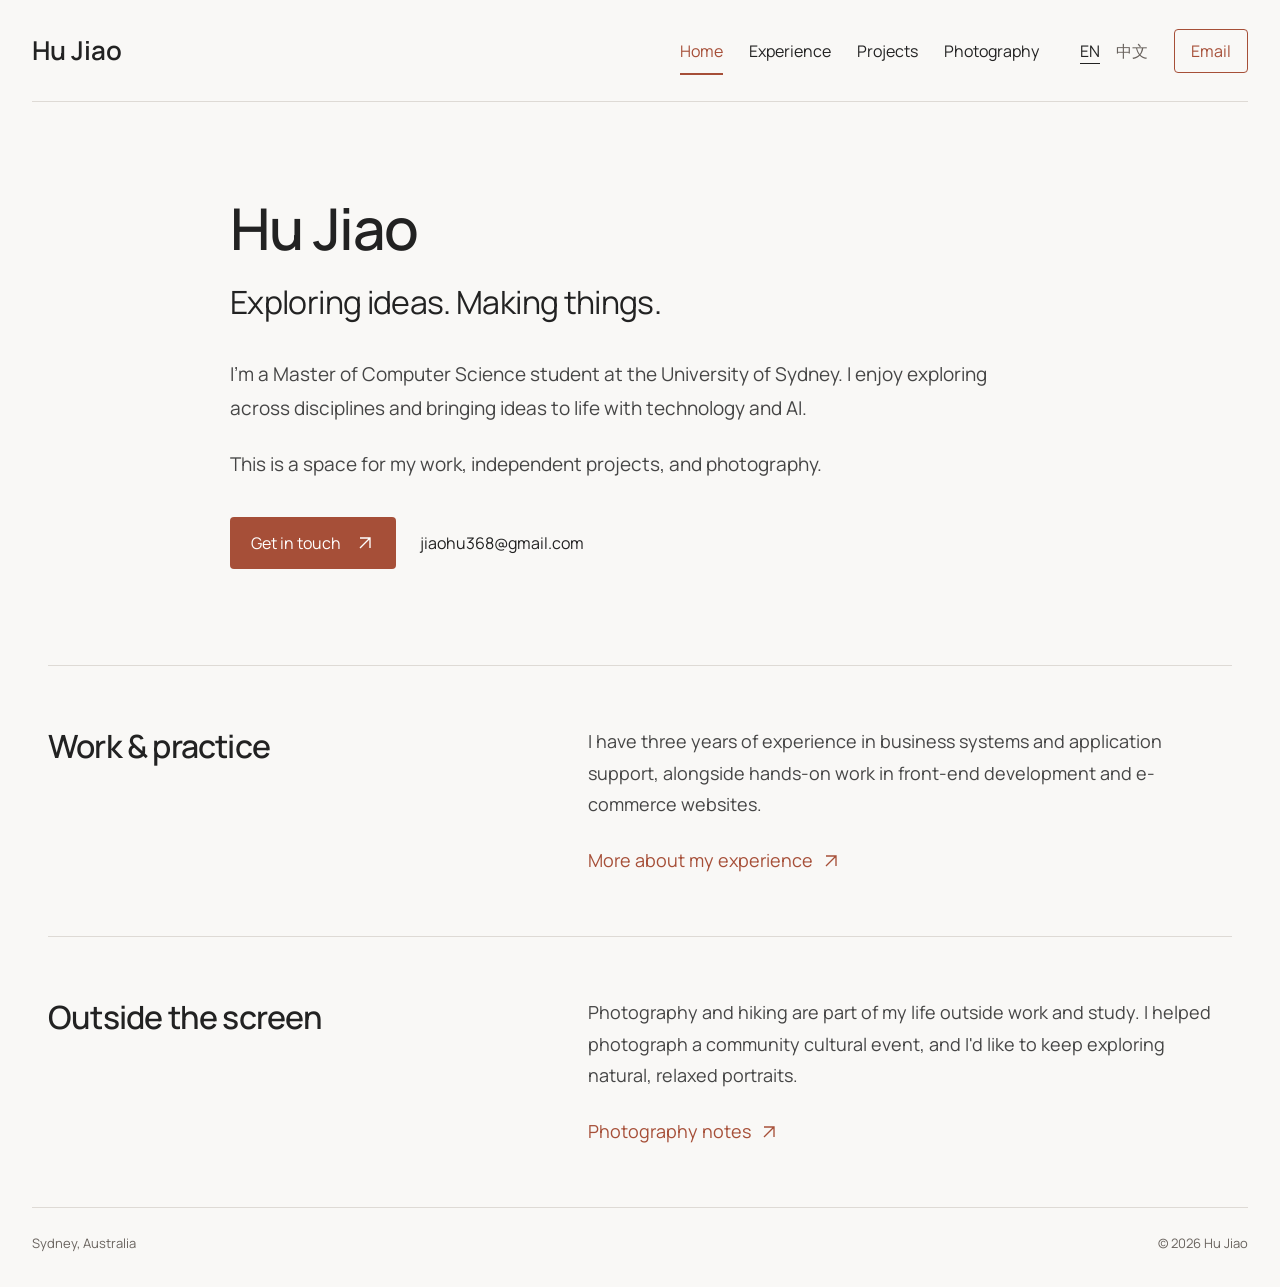
==== index.html @ 265ac74f "Publish three community event photographs with bilingual captions" ====
<!doctype html>
<html lang="en">
  <head>
    <meta charset="UTF-8" />
    <!-- 在正文解析前处理旧链接和语言偏好；不隐藏正文，不等待外部脚本。 -->
    <script>
      (() => {
        const url = new URL(location.href);
        const explicit = url.searchParams.get("lang");
        const current = document.documentElement.lang;
        // 主地址默认英文；明确的中文页面或语言参数保留中文。
        const language = explicit === "en" || explicit === "zh-CN" ? explicit : current;
        if (language === current) return;
        const filename = url.pathname.split("/").pop() || "index.html";
        const base = filename.replace(/\.zh\.html$/, ".html");
        url.pathname = url.pathname.slice(0, url.pathname.lastIndexOf("/") + 1)
          + (language === "zh-CN" ? base.replace(/\.html$/, ".zh.html") : base);
        url.searchParams.set("lang", language);
        location.replace(url.href);
      })();
    </script>

    <meta name="viewport" content="width=device-width, initial-scale=1" />
    <meta name="description" content="Hu Jiao — computer science student working across practical software, business systems, and digital projects." />
    <title>Hu Jiao — Home</title>
    <link rel="stylesheet" href="site.css" />
    <script src="site-content.js" defer></script>
    <script src="script.js" defer></script>
  </head>
  <body data-page="home">
    <!--
      THESIS: A personal website, not a recruitment landing page.
      OWN-WORLD: Near-white, warm charcoal, restrained terracotta; Manrope and native Chinese type.
      STORY: Meet Hu Jiao, then explore experience, projects, and photography on separate pages.
      FIRST VIEWPORT: A balanced reading column, modest name, personal subtitle, bio and contact.
      FORM: User-approved white preview, with subsequently approved copy and independent pages.
    -->
    <a class="skip-link" href="#main" data-i18n="skip">Skip to main content</a>

    <header class="site-header">
      <a class="brand" href="index.html?lang=en" aria-label="Hu Jiao, home" data-i18n-aria="brandLabel">
        <span data-i18n="profileName">Hu Jiao</span>
      </a>

      <nav class="primary-nav" id="primary-nav" aria-label="Primary navigation" data-i18n-aria="navLabel">
        <a href="index.html?lang=en" data-page="home" data-i18n="navProfile">Home</a>
        <a href="experience.html?lang=en" data-page="experience" data-i18n="navExperience">Experience</a>
        <a href="projects.html?lang=en" data-page="projects" data-i18n="navProject">Projects</a>
        <a href="photography.html?lang=en" data-page="photography" data-i18n="navGallery">Photography</a>
      </nav>

      <div class="header-actions">
        <button class="mobile-menu-toggle" type="button" aria-expanded="false" aria-controls="primary-nav" data-i18n-aria="menuLabel" aria-label="Navigation menu">
          <svg viewBox="0 0 24 24" aria-hidden="true"><path d="M4 8h16M4 16h16" /></svg>
        </button>
        <div class="language-switcher" role="group" aria-label="Language" data-i18n-aria="languageLabel">
          <button type="button" data-lang="en" aria-pressed="true">EN</button>
          <button type="button" data-lang="zh-CN" aria-pressed="false">中文</button>
        </div>
        <a class="header-email" href="mailto:jiaohu368@gmail.com" data-i18n="contactShort">Email</a>
      </div>
    </header>

    <main id="main" class="page page-home">
      <section class="home-intro" aria-labelledby="profile-title">
        <h1 id="profile-title" data-i18n="profileName">Hu Jiao</h1>
        <p class="hero-subtitle" data-i18n="heroTitle">Exploring ideas. Making things.</p>
        <div class="intro-copy">
          <p data-i18n="heroBody1">I'm a Master of Computer Science student at the University of Sydney. I enjoy exploring across disciplines and bringing ideas to life with technology and AI.</p>
          <p data-i18n="heroBody2">This is a space for my work, independent projects, and photography.</p>
        </div>
        <div class="contact-row">
          <a class="contact-button" href="mailto:jiaohu368@gmail.com"><span data-i18n="contactLabel">Get in touch</span><svg viewBox="0 0 24 24" aria-hidden="true"><path d="M6 18 18 6M6 6h12v12"/></svg></a>
          <a class="plain-email" href="mailto:jiaohu368@gmail.com">jiaohu368@gmail.com</a>
        </div>
      </section>

      <!-- 首页简短预览；完整内容保留在独立页面。 -->
      <section class="home-story" aria-labelledby="home-work">
        <h2 id="home-work" data-i18n="homeWorkTitle">Work & practice</h2>
        <div class="home-story-copy">
          <p data-i18n="homeWorkBody">I have three years of experience in business systems and application support, alongside hands-on work in front-end development and e-commerce websites.</p>
          <a class="story-link" href="experience.html?lang=en"><span data-i18n="homeWorkLink">More about my experience</span><svg viewBox="0 0 24 24" aria-hidden="true"><path d="M6 18 18 6M6 6h12v12"/></svg></a>
        </div>
      </section>

      <!-- 首页简短预览；完整内容保留在独立页面。 -->
      <section class="home-story" aria-labelledby="home-life">
        <h2 id="home-life" data-i18n="homeLifeTitle">Outside the screen</h2>
        <div class="home-story-copy">
          <p data-i18n="homeLifeBody">Photography and hiking are part of my life outside work and study. I helped photograph a community cultural event, and I'd like to keep exploring natural, relaxed portraits.</p>
          <a class="story-link" href="photography.html?lang=en"><span data-i18n="homeLifeLink">Photography notes</span><svg viewBox="0 0 24 24" aria-hidden="true"><path d="M6 18 18 6M6 6h12v12"/></svg></a>
        </div>
      </section>
    </main>
    <footer class="site-footer">
      <p data-i18n="location">Sydney, Australia</p>
      <p>© <span id="year"></span> <span data-i18n="profileName">Hu Jiao</span></p>
    </footer>
  </body>
</html>
---- site.css ----
/* 公共样式：四个独立页面共享。近白底 + 陶土色；不使用滚动吸附。 */
@font-face { font-family: Manrope; src: url('assets/fonts/Manrope-Variable.ttf') format('truetype'); font-weight: 400 800; font-display: swap; }
:root { --paper: #f9f8f6; --ink: #222222; --muted: #69635e; --accent: #a64f38; --line: #dedad5; --soft: #f5f3f0; --ease: cubic-bezier(.16,1,.3,1); }
* { box-sizing: border-box; }
html { scroll-behavior: smooth; scrollbar-color: #b5aaa2 var(--paper); }
body { margin: 0; background: var(--paper); color: var(--ink); font: 16px/1.75 Manrope,'PingFang SC','Microsoft YaHei',sans-serif; }
body.is-zh { font-family: 'PingFang SC','Microsoft YaHei',Manrope,sans-serif; line-height: 1.9; }
::selection { background: #edd9cf; color: var(--ink); }
a { color: inherit; text-underline-offset: 5px; }
button { font: inherit; color: inherit; cursor: pointer; }
:focus-visible { outline: 2px solid var(--accent); outline-offset: 5px; }
svg { width: 20px; height: 20px; fill: none; stroke: currentColor; stroke-width: 1.6; }
h1,h2,h3,h4,p { margin: 0; }
h1,h2,h3 { font-weight: 550; letter-spacing: -.025em; line-height: 1.25; text-wrap: balance; }
h1 { font-size: clamp(2.6rem,5vw,3.6rem); }
h2 { font-size: 1.65rem; }
h3 { font-size: 1.35rem; }
.is-zh h1,.is-zh h2,.is-zh h3 { letter-spacing: 0; }
.skip-link { position: absolute; top: -100px; left: 20px; padding: 12px; background: var(--ink); color: white; z-index: 20; }
.skip-link:focus { top: 10px; }
/* 导航与语言 */
.site-header { max-width: 1240px; margin: auto; min-height: 102px; padding: 20px 0; display: flex; align-items: center; gap: 32px; border-bottom: 1px solid var(--line); }
.brand { font-size: 26px; font-weight: 600; text-decoration: none; margin-right: auto; white-space: nowrap; }
.primary-nav { display: flex; gap: 26px; }
.primary-nav a { position: relative; display: block; padding: 10px 0; text-decoration: none; }
.primary-nav a::after { content: ''; position: absolute; bottom: 0; left: 0; width: 100%; height: 2px; background: var(--accent); transform: scaleX(0); transform-origin: left; transition: transform 220ms var(--ease); }
.primary-nav a:hover::after,.primary-nav a[aria-current]::after { transform: scaleX(1); }
.primary-nav a[aria-current],.primary-nav a:hover { color: var(--accent); }
.header-actions { display: flex; align-items: center; gap: 22px; }
.language-switcher { display: flex; align-items: center; gap: 3px; }
.language-switcher button { border: 0; background: none; min-height: 44px; min-width: 38px; padding: 4px; color: var(--muted); }
.language-switcher button[aria-pressed=true] { color: var(--ink); text-decoration: underline; text-underline-offset: 6px; }
.header-email { border: 1px solid var(--accent); color: var(--accent); padding: 7px 16px; text-decoration: none; border-radius: 4px; }
.mobile-menu-toggle { display: none; border: 0; background: none; width: 44px; height: 44px; align-items: center; justify-content: center; }
/* 首页：介绍为主，不重复导航，不摆空白作品卡。 */
.page { max-width: 1060px; margin: 0 auto; padding: 76px 0 88px; animation: arrive 420ms var(--ease) both; }
.page-home { max-width: 1240px; padding: 90px 0 0; }
.home-intro { max-width: 820px; margin-inline: auto; padding-bottom: 96px; }
.home-intro .intro-copy { max-width: 820px; color: #454545; }
.home-story { display: grid; grid-template-columns: .85fr 1.15fr; gap: 64px; padding: 60px 0; border-top: 1px solid var(--line); }
.home-story h2 { font-size: clamp(1.5rem, 2.6vw, 2rem); }
.home-story-copy { max-width: 65ch; font-size: 18px; color: #454545; }
.story-link { display: inline-flex; align-items: center; gap: 8px; color: var(--accent); margin-top: 24px; text-decoration: none; }
.story-link:hover { text-decoration: underline; }
@media (max-width: 600px) {
  .home-intro { padding-bottom: 56px; }
  .home-story { grid-template-columns: 1fr; gap: 20px; padding: 36px 0; }
  .home-story-copy { font-size: 17px; }
}
.home-intro h1 { margin-bottom: 16px; }
.hero-subtitle { font-size: clamp(1.4rem,3vw,2rem); line-height: 1.4; letter-spacing: -.02em; }
.intro-copy { margin-top: 32px; font-size: 19px; line-height: 1.8; max-width: 68ch; }
.intro-copy p + p { margin-top: 22px; }
.contact-row { display: flex; align-items: center; flex-wrap: wrap; gap: 24px; margin-top: 36px; }
.contact-button { display: inline-flex; align-items: center; justify-content: center; gap: 14px; padding: 12px 21px; border-radius: 4px; background: var(--accent); color: white; text-decoration: none; transition: background 180ms,transform 220ms var(--ease); }
.contact-button:hover { background: #853d2b; transform: translateY(-2px); }
.plain-email { text-decoration: none; overflow-wrap: anywhere; }
.plain-email:hover { color: var(--accent); text-decoration: underline; }
.site-footer { max-width: 1240px; margin: auto; border-top: 1px solid var(--line); padding: 24px 0 32px; display: flex; justify-content: space-between; gap: 20px; color: var(--muted); font-size: 13px; }
/* 经历：职责、技能、教育分开编排。 */
.section-header { margin-bottom: 42px; }
.resume-section + .resume-section { border-top: 1px solid var(--line); margin-top: 64px; padding-top: 40px; }
.timeline-item { display: grid; grid-template-columns: 165px 1fr; gap: 38px; }
.timeline-item + .timeline-item { margin-top: 44px; padding-top: 36px; border-top: 1px solid var(--line); }
.timeline-meta { display: flex; flex-direction: column; color: var(--muted); font-size: 14px; font-variant-numeric: tabular-nums; }
.organization { color: var(--muted); margin-top: 8px; }
.timeline-main ul,.project-deliverables ul { padding-left: 20px; margin: 20px 0 0; }
li + li { margin-top: 10px; }
li::marker { color: var(--muted); }
.skill-groups { display: grid; grid-template-columns: 1fr 1fr; gap: 28px 56px; }
.skill-group h3 { font-size: 17px; margin-bottom: 8px; }
.skill-group p { color: var(--muted); }
.education-list article { display: grid; grid-template-columns: 165px 1fr; gap: 38px; }
.education-list article + article { margin-top: 28px; }
.education-list time { color: var(--muted); font-size: 14px; }
.education-list p { color: var(--muted); margin-top: 8px; }
/* 项目：纯文字短案例，说明项目边界。 */
.project-case-card { display: grid; grid-template-columns: 1.1fr 1fr; gap: 36px 56px; }
.project-heading h3 { font-size: clamp(1.7rem,3vw,2.4rem); }
.project-subtitle { margin-top: 16px; }
.project-meta { color: var(--muted); font-size: 14px; margin-top: 8px; }
.project-case-summary { padding-top: 4px; }
.tech-list { display: flex; flex-wrap: wrap; gap: 6px 18px; list-style: none; padding: 0; margin-top: 24px; color: var(--muted); font-size: 13px; }
.tech-list li + li { margin-top: 0; }
.project-deliverables { grid-column: 1 / -1; padding: 32px 0; border-top: 1px solid var(--line); }
.project-deliverables h4 { font-size: 18px; font-weight: 550; }
.project-status { grid-column: 1 / -1; color: var(--muted); background: var(--soft); padding: 22px 26px; }
/* 摄影：gallery-data.js 管理专题；缺失照片不生成假图。 */
.gallery-intro { max-width: 65ch; font-size: 18px; margin-bottom: 48px; }
.gallery-album + .gallery-album { margin-top: 56px; padding-top: 32px; border-top: 1px solid var(--line); }
.gallery-album-description { color: var(--muted); margin-top: 10px; margin-bottom: 24px; }
.gallery-grid { display: grid; grid-template-columns: 1fr 1fr; gap: 30px; }
.gallery-empty { color: var(--muted); grid-column: 1 / -1; padding: 24px 0; border-block: 1px solid var(--line); font-size: 14px; }
.gallery-preview { display: block; padding: 0; border: 0; background: none; width: 100%; overflow: hidden; }
.gallery-media { display: block; width: 100%; height: auto; transition: transform 350ms var(--ease); }
.gallery-card:last-child:nth-child(odd) { grid-column: 1 / -1; }
.gallery-preview:hover .gallery-media { transform: scale(1.025); }
.gallery-caption { margin-top: 12px; font-size: 14px; color: var(--muted); }
.lightbox { width: min(1000px,94vw); max-height: 92dvh; padding: 48px 24px 24px; border: 1px solid var(--line); background: var(--paper); color: var(--ink); }
.lightbox::backdrop { background: rgb(30 27 24 / .78); }
body:has(dialog[open]) { overflow: hidden; }
.lightbox-close { position: absolute; right: 8px; top: 4px; width: 44px; height: 44px; border: 0; background: transparent; }
.lightbox-media { display: block; width: 100%; max-height: 65dvh; object-fit: contain; }
.lightbox-copy { margin-top: 16px; }
.lightbox-copy h2 { font-size: 18px; }
.gallery-badge { font-size: 13px; color: var(--muted); }
/* 轻盈感来自一次短过渡，不阻止滚动或点击。 */
@keyframes arrive { from { opacity: .7; transform: translateY(8px); } to { opacity: 1; transform: translateY(0); } }
@view-transition { navigation: auto; }
::view-transition-old(root),::view-transition-new(root) { animation-duration: 180ms; }
@media (max-width: 1320px) {
  .site-header,.site-footer { margin-inline: 32px; }
  .page { margin-inline: auto; width: calc(100% - 96px); }
}
@media (max-width: 900px) {
  .site-header { position: relative; flex-wrap: wrap; gap: 12px; min-height: 84px; }
  .mobile-menu-toggle { display: inline-flex; }
  .primary-nav { display: none; order: 3; width: 100%; padding-top: 12px; grid-template-columns: 1fr 1fr; gap: 8px 24px; }
  .primary-nav.is-open { display: grid; }
  .header-actions { gap: 10px; }
  .page { width: calc(100% - 64px); padding-top: 56px; }
  .page-home { max-width: 680px; }
  .project-case-card { gap: 28px; }
}
@media (max-width: 600px) {
  .site-header,.site-footer { margin-inline: 20px; }
  .brand { font-size: 22px; }
  .header-email { display: none; }
  .header-actions { gap: 3px; }
  .page { width: calc(100% - 40px); padding: 44px 0 56px; }
  .hero-subtitle { font-size: 23px; }
  .intro-copy { font-size: 17px; margin-top: 26px; }
  .contact-row { gap: 18px; align-items: flex-start; flex-direction: column; }
  .section-header { margin-bottom: 30px; }
  .timeline-item,.education-list article,.project-case-card,.skill-groups,.gallery-grid { grid-template-columns: 1fr; gap: 18px; }
  .timeline-meta { flex-direction: row; gap: 16px; flex-wrap: wrap; }
  .resume-section + .resume-section { margin-top: 44px; padding-top: 30px; }
  .project-deliverables { padding: 24px 0; }
  .gallery-intro { font-size: 17px; }
  .site-footer { font-size: 12px; }
}
@media (prefers-reduced-motion: reduce) {
  html { scroll-behavior: auto; }
  *,*::before,*::after { animation: none !important; transition: none !important; }
  ::view-transition-old(root),::view-transition-new(root) { animation: none; }
}
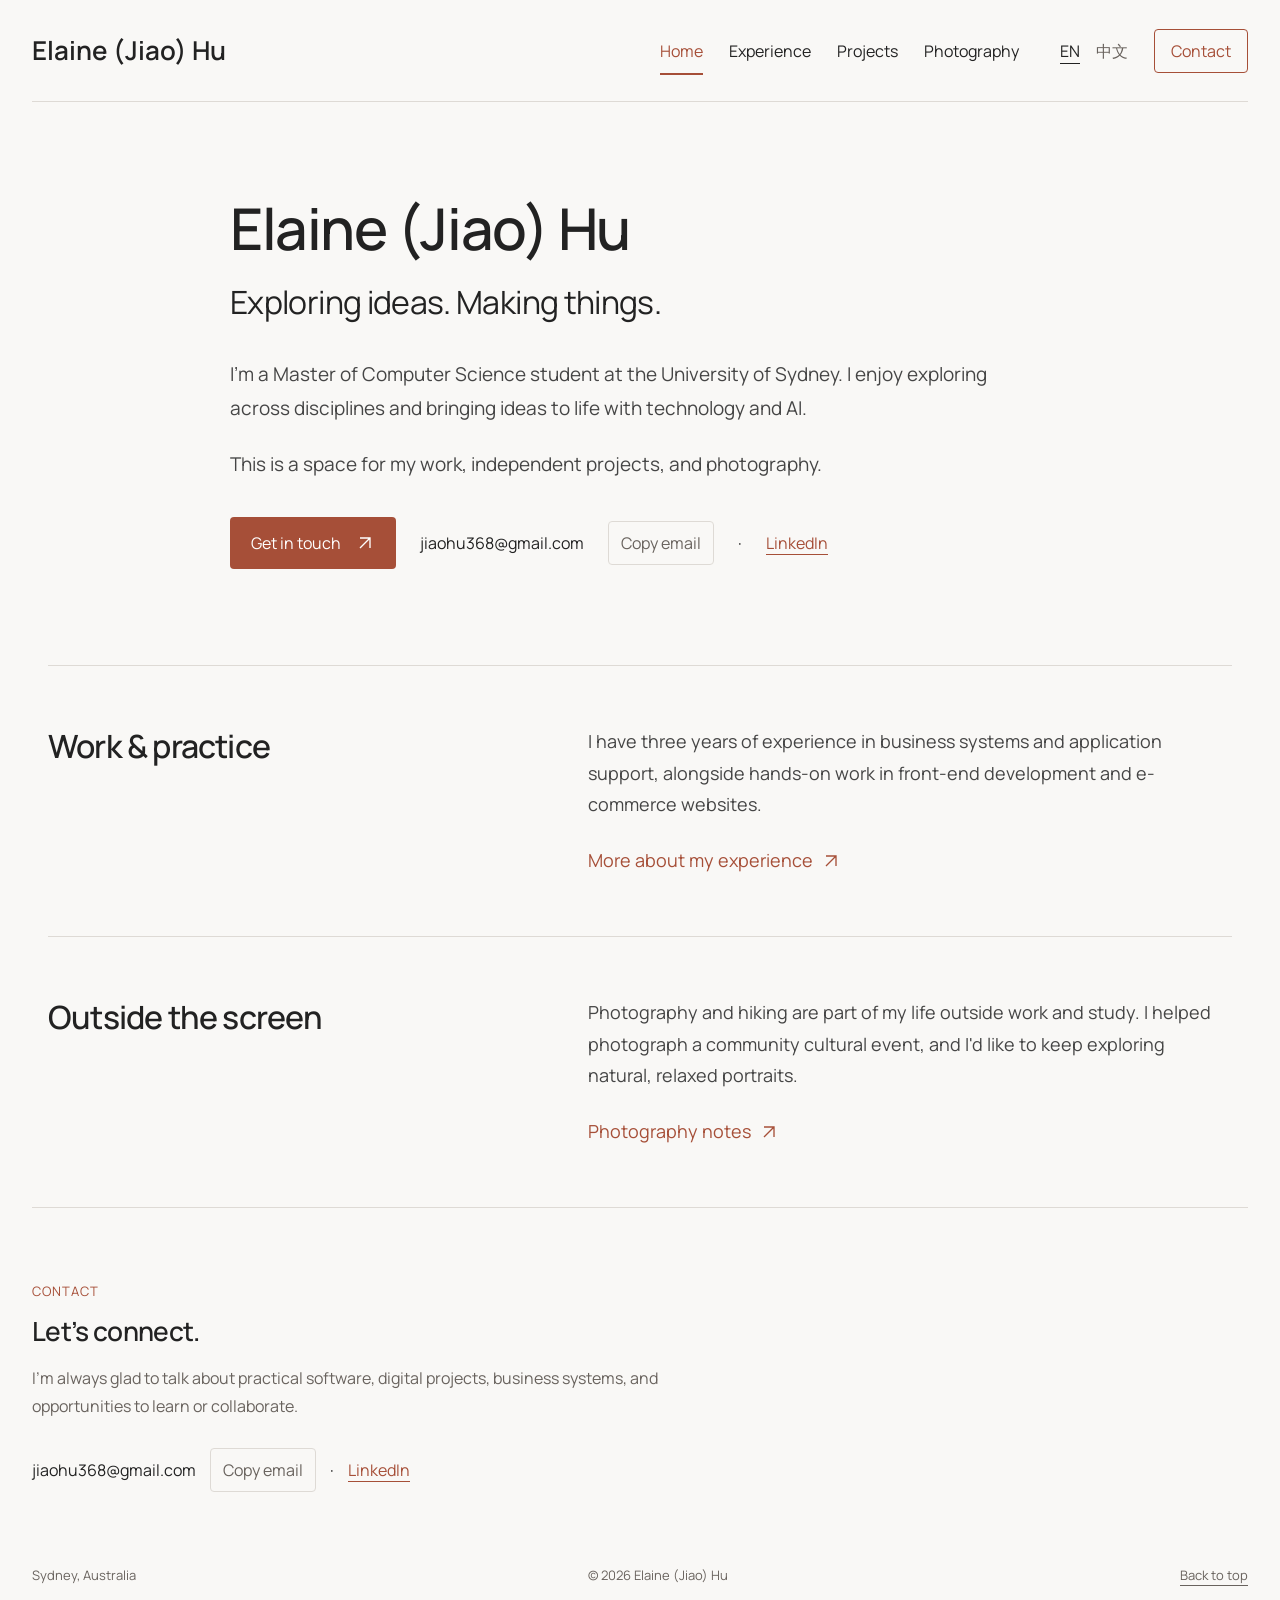
==== commit 0d72c8f3: "Add contact footer and copy email interactions" ====
--- a/index.html
+++ b/index.html
@@ -21,8 +21,8 @@
     </script>
 
     <meta name="viewport" content="width=device-width, initial-scale=1" />
-    <meta name="description" content="Hu Jiao — computer science student working across practical software, business systems, and digital projects." />
-    <title>Hu Jiao — Home</title>
+    <meta name="description" content="Elaine (Jiao) Hu — computer science student working across practical software, business systems, and digital projects." />
+    <title>Elaine (Jiao) Hu — Home</title>
     <link rel="stylesheet" href="site.css" />
     <script src="site-content.js" defer></script>
     <script src="script.js" defer></script>
@@ -38,8 +38,8 @@
     <a class="skip-link" href="#main" data-i18n="skip">Skip to main content</a>
 
     <header class="site-header">
-      <a class="brand" href="index.html?lang=en" aria-label="Hu Jiao, home" data-i18n-aria="brandLabel">
-        <span data-i18n="profileName">Hu Jiao</span>
+      <a class="brand" href="index.html?lang=en" aria-label="Elaine (Jiao) Hu, home" data-i18n-aria="brandLabel">
+        <span data-i18n="profileName">Elaine (Jiao) Hu</span>
       </a>
 
       <nav class="primary-nav" id="primary-nav" aria-label="Primary navigation" data-i18n-aria="navLabel">
@@ -57,21 +57,24 @@
           <button type="button" data-lang="en" aria-pressed="true">EN</button>
           <button type="button" data-lang="zh-CN" aria-pressed="false">中文</button>
         </div>
-        <a class="header-email" href="mailto:jiaohu368@gmail.com" data-i18n="contactShort">Email</a>
+        <a class="header-email" href="#contact" data-i18n="contactShort">Contact</a>
       </div>
     </header>
 
     <main id="main" class="page page-home">
       <section class="home-intro" aria-labelledby="profile-title">
-        <h1 id="profile-title" data-i18n="profileName">Hu Jiao</h1>
+        <h1 id="profile-title" data-i18n="profileName">Elaine (Jiao) Hu</h1>
         <p class="hero-subtitle" data-i18n="heroTitle">Exploring ideas. Making things.</p>
         <div class="intro-copy">
           <p data-i18n="heroBody1">I'm a Master of Computer Science student at the University of Sydney. I enjoy exploring across disciplines and bringing ideas to life with technology and AI.</p>
           <p data-i18n="heroBody2">This is a space for my work, independent projects, and photography.</p>
         </div>
         <div class="contact-row">
-          <a class="contact-button" href="mailto:jiaohu368@gmail.com"><span data-i18n="contactLabel">Get in touch</span><svg viewBox="0 0 24 24" aria-hidden="true"><path d="M6 18 18 6M6 6h12v12"/></svg></a>
+          <a class="contact-button" href="#contact"><span data-i18n="contactLabel">Get in touch</span><svg viewBox="0 0 24 24" aria-hidden="true"><path d="M6 18 18 6M6 6h12v12"/></svg></a>
           <a class="plain-email" href="mailto:jiaohu368@gmail.com">jiaohu368@gmail.com</a>
+          <button class="copy-email" type="button"><span data-i18n="copyEmail">Copy email</span></button>
+          <span aria-hidden="true">·</span>
+          <a class="linkedin-link" href="https://www.linkedin.com/in/elaine-jiao-hu/" target="_blank" rel="noopener noreferrer" data-i18n="linkedinLabel">LinkedIn</a>
         </div>
       </section>
 
@@ -93,9 +96,23 @@
         </div>
       </section>
     </main>
-    <footer class="site-footer">
-      <p data-i18n="location">Sydney, Australia</p>
-      <p>© <span id="year"></span> <span data-i18n="profileName">Hu Jiao</span></p>
+    <footer id="contact" class="contact-footer" aria-labelledby="contact-title">
+      <div class="contact-footer-main">
+        <p class="contact-eyebrow" data-i18n="contactEyebrow">Contact</p>
+        <h2 id="contact-title" data-i18n="contactTitle">Let’s connect.</h2>
+        <p class="contact-footer-body" data-i18n="contactBody">I’m always glad to talk about practical software, digital projects, business systems, and opportunities to learn or collaborate.</p>
+        <div class="contact-footer-links">
+          <a class="plain-email" href="mailto:jiaohu368@gmail.com">jiaohu368@gmail.com</a>
+          <button class="copy-email" type="button"><span data-i18n="copyEmail">Copy email</span></button>
+          <span aria-hidden="true">·</span>
+          <a class="linkedin-link" href="https://www.linkedin.com/in/elaine-jiao-hu/" target="_blank" rel="noopener noreferrer" data-i18n="linkedinLabel">LinkedIn</a>
+        </div>
+      </div>
+      <div class="contact-footer-meta">
+        <p data-i18n="location">Sydney, Australia</p>
+        <p>© <span id="year"></span> <span data-i18n="profileName">Elaine (Jiao) Hu</span></p>
+        <a href="#main" data-i18n="backToTop">Back to top</a>
+      </div>
     </footer>
   </body>
 </html>
--- a/site.css
+++ b/site.css
@@ -56,7 +56,17 @@
 .contact-button:hover { background: #853d2b; transform: translateY(-2px); }
 .plain-email { text-decoration: none; overflow-wrap: anywhere; }
 .plain-email:hover { color: var(--accent); text-decoration: underline; }
-.site-footer { max-width: 1240px; margin: auto; border-top: 1px solid var(--line); padding: 24px 0 32px; display: flex; justify-content: space-between; gap: 20px; color: var(--muted); font-size: 13px; }
+.contact-footer { max-width: 1240px; margin: 0 auto; border-top: 1px solid var(--line); padding: 72px 0 32px; }
+.contact-footer-main { max-width: 680px; }
+.contact-eyebrow { color: var(--accent); font-size: 13px; letter-spacing: .08em; text-transform: uppercase; }
+.contact-footer h2 { margin-top: 12px; }
+.contact-footer-body { max-width: 65ch; color: var(--muted); margin-top: 16px; }
+.contact-footer-links { display: flex; align-items: center; flex-wrap: wrap; gap: 14px; margin-top: 28px; }
+.copy-email { border: 1px solid var(--line); background: transparent; padding: 7px 12px; color: var(--muted); border-radius: 4px; }
+.copy-email:hover { color: var(--accent); border-color: var(--accent); }
+.linkedin-link { color: var(--accent); }
+.contact-footer-meta { display: flex; align-items: center; justify-content: space-between; gap: 20px; margin-top: 72px; color: var(--muted); font-size: 13px; }
+.contact-footer-meta a { color: inherit; }
 /* 经历：职责、技能、教育分开编排。 */
 .section-header { margin-bottom: 42px; }
 .resume-section + .resume-section { border-top: 1px solid var(--line); margin-top: 64px; padding-top: 40px; }
@@ -77,6 +87,11 @@
 /* 项目：纯文字短案例，说明项目边界。 */
 .project-case-card { display: grid; grid-template-columns: 1.1fr 1fr; gap: 36px 56px; }
 .project-heading h3 { font-size: clamp(1.7rem,3vw,2.4rem); }
+.project-link-entry { display: flex; align-items: center; justify-content: space-between; flex-wrap: wrap; gap: 16px 32px; padding-bottom: 40px; margin-bottom: 40px; border-bottom: 1px solid var(--line); }
+.project-link-entry h3 { font-size: clamp(1.7rem,3vw,2.4rem); }
+.project-external-link { display: inline-flex; align-items: center; gap: 10px; min-height: 44px; color: var(--accent); text-underline-offset: 5px; }
+.project-external-link:hover { text-decoration: underline; }
+.project-external-link svg { flex-shrink: 0; }
 .project-subtitle { margin-top: 16px; }
 .project-meta { color: var(--muted); font-size: 14px; margin-top: 8px; }
 .project-case-summary { padding-top: 4px; }
@@ -88,7 +103,7 @@
 /* 摄影：gallery-data.js 管理专题；缺失照片不生成假图。 */
 .gallery-intro { max-width: 65ch; font-size: 18px; margin-bottom: 48px; }
 .gallery-album + .gallery-album { margin-top: 56px; padding-top: 32px; border-top: 1px solid var(--line); }
-.gallery-album-description { color: var(--muted); margin-top: 10px; margin-bottom: 24px; }
+.gallery-album-description { color: var(--muted); font-size: 14px; white-space: pre-line; margin-top: 10px; margin-bottom: 24px; }
 .gallery-grid { display: grid; grid-template-columns: 1fr 1fr; gap: 30px; }
 .gallery-empty { color: var(--muted); grid-column: 1 / -1; padding: 24px 0; border-block: 1px solid var(--line); font-size: 14px; }
 .gallery-preview { display: block; padding: 0; border: 0; background: none; width: 100%; overflow: hidden; }
@@ -109,7 +124,7 @@
 @view-transition { navigation: auto; }
 ::view-transition-old(root),::view-transition-new(root) { animation-duration: 180ms; }
 @media (max-width: 1320px) {
-  .site-header,.site-footer { margin-inline: 32px; }
+  .site-header,.contact-footer { margin-inline: 32px; }
   .page { margin-inline: auto; width: calc(100% - 96px); }
 }
 @media (max-width: 900px) {
@@ -123,7 +138,7 @@
   .project-case-card { gap: 28px; }
 }
 @media (max-width: 600px) {
-  .site-header,.site-footer { margin-inline: 20px; }
+  .site-header,.contact-footer { margin-inline: 20px; }
   .brand { font-size: 22px; }
   .header-email { display: none; }
   .header-actions { gap: 3px; }
@@ -137,7 +152,8 @@
   .resume-section + .resume-section { margin-top: 44px; padding-top: 30px; }
   .project-deliverables { padding: 24px 0; }
   .gallery-intro { font-size: 17px; }
-  .site-footer { font-size: 12px; }
+  .contact-footer { padding-top: 56px; }
+  .contact-footer-meta { align-items: flex-start; flex-direction: column; gap: 10px; margin-top: 52px; font-size: 12px; }
 }
 @media (prefers-reduced-motion: reduce) {
   html { scroll-behavior: auto; }
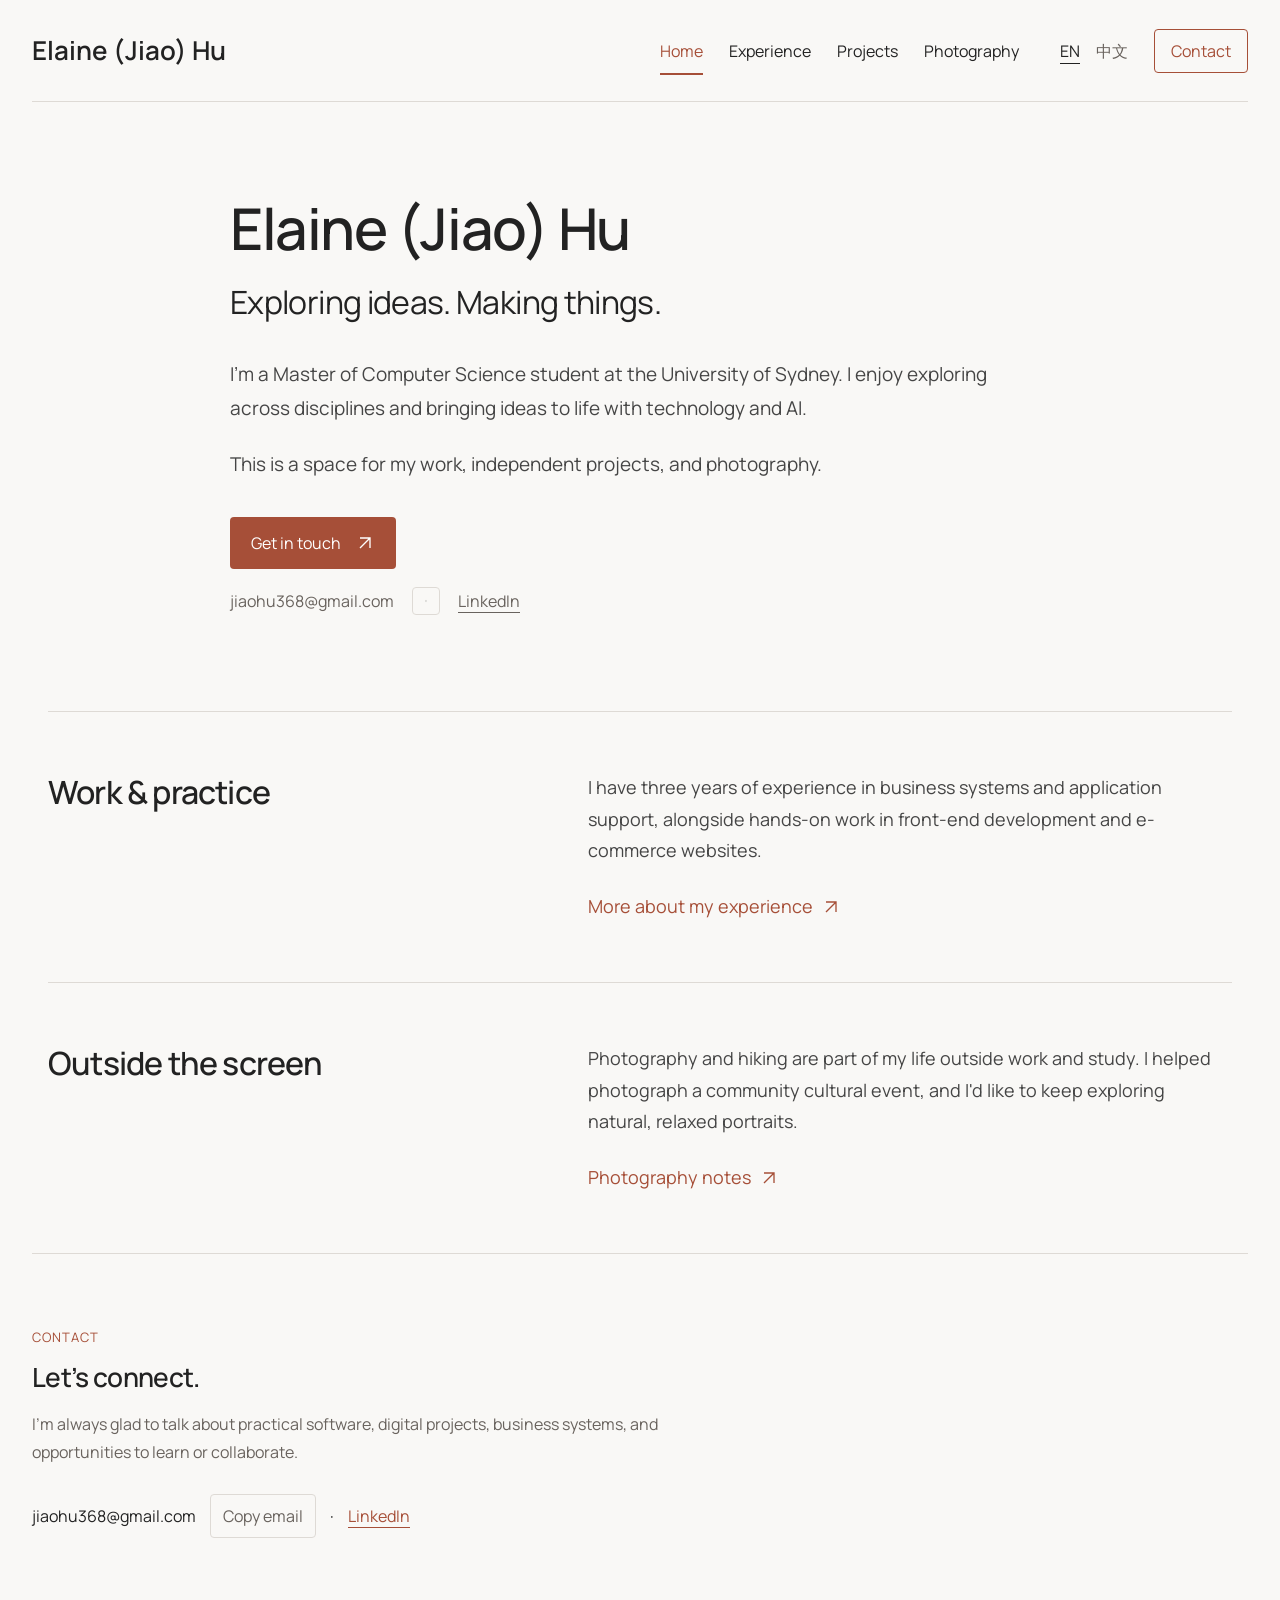
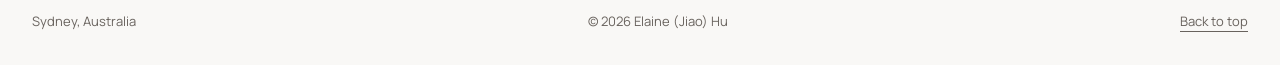
==== commit fbd03291: "Reorder homepage contact actions" ====
--- a/index.html
+++ b/index.html
@@ -71,10 +71,14 @@
         </div>
         <div class="contact-row">
           <a class="contact-button" href="#contact"><span data-i18n="contactLabel">Get in touch</span><svg viewBox="0 0 24 24" aria-hidden="true"><path d="M6 18 18 6M6 6h12v12"/></svg></a>
-          <a class="plain-email" href="mailto:jiaohu368@gmail.com">jiaohu368@gmail.com</a>
-          <button class="copy-email" type="button"><span data-i18n="copyEmail">Copy email</span></button>
-          <span aria-hidden="true">·</span>
-          <a class="linkedin-link" href="https://www.linkedin.com/in/elaine-jiao-hu/" target="_blank" rel="noopener noreferrer" data-i18n="linkedinLabel">LinkedIn</a>
+          <div class="contact-details">
+            <a class="plain-email" href="mailto:jiaohu368@gmail.com">jiaohu368@gmail.com</a>
+            <button class="copy-email hero-copy-email" type="button" aria-label="Copy email" data-copy-compact="true">
+              <svg class="copy-symbol" viewBox="0 0 24 24" aria-hidden="true"><rect x="8" y="8" width="11" height="12" rx="1"/><path d="M16 8V5H5v12h3"/></svg>
+              <span class="copy-check" aria-hidden="true">✓</span>
+            </button>
+            <a class="linkedin-link" href="https://www.linkedin.com/in/elaine-hu-07b7482a6/" target="_blank" rel="noopener noreferrer" data-i18n="linkedinLabel">LinkedIn</a>
+          </div>
         </div>
       </section>
 
@@ -105,7 +109,7 @@
           <a class="plain-email" href="mailto:jiaohu368@gmail.com">jiaohu368@gmail.com</a>
           <button class="copy-email" type="button"><span data-i18n="copyEmail">Copy email</span></button>
           <span aria-hidden="true">·</span>
-          <a class="linkedin-link" href="https://www.linkedin.com/in/elaine-jiao-hu/" target="_blank" rel="noopener noreferrer" data-i18n="linkedinLabel">LinkedIn</a>
+          <a class="linkedin-link" href="https://www.linkedin.com/in/elaine-hu-07b7482a6/" target="_blank" rel="noopener noreferrer" data-i18n="linkedinLabel">LinkedIn</a>
         </div>
       </div>
       <div class="contact-footer-meta">
--- a/site.css
+++ b/site.css
@@ -51,7 +51,15 @@
 .hero-subtitle { font-size: clamp(1.4rem,3vw,2rem); line-height: 1.4; letter-spacing: -.02em; }
 .intro-copy { margin-top: 32px; font-size: 19px; line-height: 1.8; max-width: 68ch; }
 .intro-copy p + p { margin-top: 22px; }
-.contact-row { display: flex; align-items: center; flex-wrap: wrap; gap: 24px; margin-top: 36px; }
+.contact-row { display: flex; flex-direction: column; align-items: flex-start; gap: 18px; margin-top: 36px; }
+.contact-details { display: flex; align-items: center; flex-wrap: wrap; gap: 18px; color: var(--muted); font-size: 16px; }
+.contact-details .plain-email,.contact-details .linkedin-link { color: inherit; }
+.hero-copy-email { display: inline-flex; align-items: center; justify-content: center; width: 28px; height: 28px; padding: 2px; border: 0; background: transparent; color: inherit; }
+.hero-copy-email:hover { color: var(--accent); }
+.copy-symbol { width: 18px; height: 18px; }
+.copy-check { display: none; font-size: 18px; line-height: 1; }
+.hero-copy-email.is-copied .copy-symbol { display: none; }
+.hero-copy-email.is-copied .copy-check { display: inline; color: var(--accent); }
 .contact-button { display: inline-flex; align-items: center; justify-content: center; gap: 14px; padding: 12px 21px; border-radius: 4px; background: var(--accent); color: white; text-decoration: none; transition: background 180ms,transform 220ms var(--ease); }
 .contact-button:hover { background: #853d2b; transform: translateY(-2px); }
 .plain-email { text-decoration: none; overflow-wrap: anywhere; }
@@ -84,20 +92,20 @@
 .education-list article + article { margin-top: 28px; }
 .education-list time { color: var(--muted); font-size: 14px; }
 .education-list p { color: var(--muted); margin-top: 8px; }
-/* 项目：纯文字短案例，说明项目边界。 */
-.project-case-card { display: grid; grid-template-columns: 1.1fr 1fr; gap: 36px 56px; }
-.project-heading h3 { font-size: clamp(1.7rem,3vw,2.4rem); }
-.project-link-entry { display: flex; align-items: center; justify-content: space-between; flex-wrap: wrap; gap: 16px 32px; padding-bottom: 40px; margin-bottom: 40px; border-bottom: 1px solid var(--line); }
-.project-link-entry h3 { font-size: clamp(1.7rem,3vw,2.4rem); }
+/* 项目：统一卡片组件，项目之间保持清晰的阅读间距。 */
+.portfolio-list { display: grid; gap: 40px; }
+.project-card { padding: 32px; border: 1px solid var(--line); background: var(--soft); }
+.project-card-header { display: flex; align-items: flex-start; justify-content: space-between; gap: 24px; }
+.project-card-header h3 { font-size: clamp(1.7rem,3vw,2.4rem); }
 .project-external-link { display: inline-flex; align-items: center; gap: 10px; min-height: 44px; color: var(--accent); text-underline-offset: 5px; }
 .project-external-link:hover { text-decoration: underline; }
 .project-external-link svg { flex-shrink: 0; }
-.project-subtitle { margin-top: 16px; }
 .project-meta { color: var(--muted); font-size: 14px; margin-top: 8px; }
-.project-case-summary { padding-top: 4px; }
-.tech-list { display: flex; flex-wrap: wrap; gap: 6px 18px; list-style: none; padding: 0; margin-top: 24px; color: var(--muted); font-size: 13px; }
+.project-card-summary { margin-top: 24px; max-width: 72ch; }
+.tech-list { display: flex; flex-wrap: wrap; gap: 8px; list-style: none; padding: 0; margin-top: 24px; color: var(--muted); font-size: 13px; }
+.tech-list li { border: 1px solid var(--line); background: var(--paper); border-radius: 999px; padding: 4px 11px; }
 .tech-list li + li { margin-top: 0; }
-.project-deliverables { grid-column: 1 / -1; padding: 32px 0; border-top: 1px solid var(--line); }
+.project-deliverables { padding-top: 28px; margin-top: 28px; border-top: 1px solid var(--line); }
 .project-deliverables h4 { font-size: 18px; font-weight: 550; }
 .project-status { grid-column: 1 / -1; color: var(--muted); background: var(--soft); padding: 22px 26px; }
 /* 摄影：gallery-data.js 管理专题；缺失照片不生成假图。 */
@@ -135,7 +143,7 @@
   .header-actions { gap: 10px; }
   .page { width: calc(100% - 64px); padding-top: 56px; }
   .page-home { max-width: 680px; }
-  .project-case-card { gap: 28px; }
+  .project-card { padding: 26px; }
 }
 @media (max-width: 600px) {
   .site-header,.contact-footer { margin-inline: 20px; }
@@ -147,10 +155,12 @@
   .intro-copy { font-size: 17px; margin-top: 26px; }
   .contact-row { gap: 18px; align-items: flex-start; flex-direction: column; }
   .section-header { margin-bottom: 30px; }
-  .timeline-item,.education-list article,.project-case-card,.skill-groups,.gallery-grid { grid-template-columns: 1fr; gap: 18px; }
+  .timeline-item,.education-list article,.skill-groups,.gallery-grid { grid-template-columns: 1fr; gap: 18px; }
   .timeline-meta { flex-direction: row; gap: 16px; flex-wrap: wrap; }
   .resume-section + .resume-section { margin-top: 44px; padding-top: 30px; }
-  .project-deliverables { padding: 24px 0; }
+  .project-card { padding: 22px; }
+  .project-card-header { flex-direction: column; gap: 10px; }
+  .project-deliverables { padding-top: 24px; margin-top: 24px; }
   .gallery-intro { font-size: 17px; }
   .contact-footer { padding-top: 56px; }
   .contact-footer-meta { align-items: flex-start; flex-direction: column; gap: 10px; margin-top: 52px; font-size: 12px; }
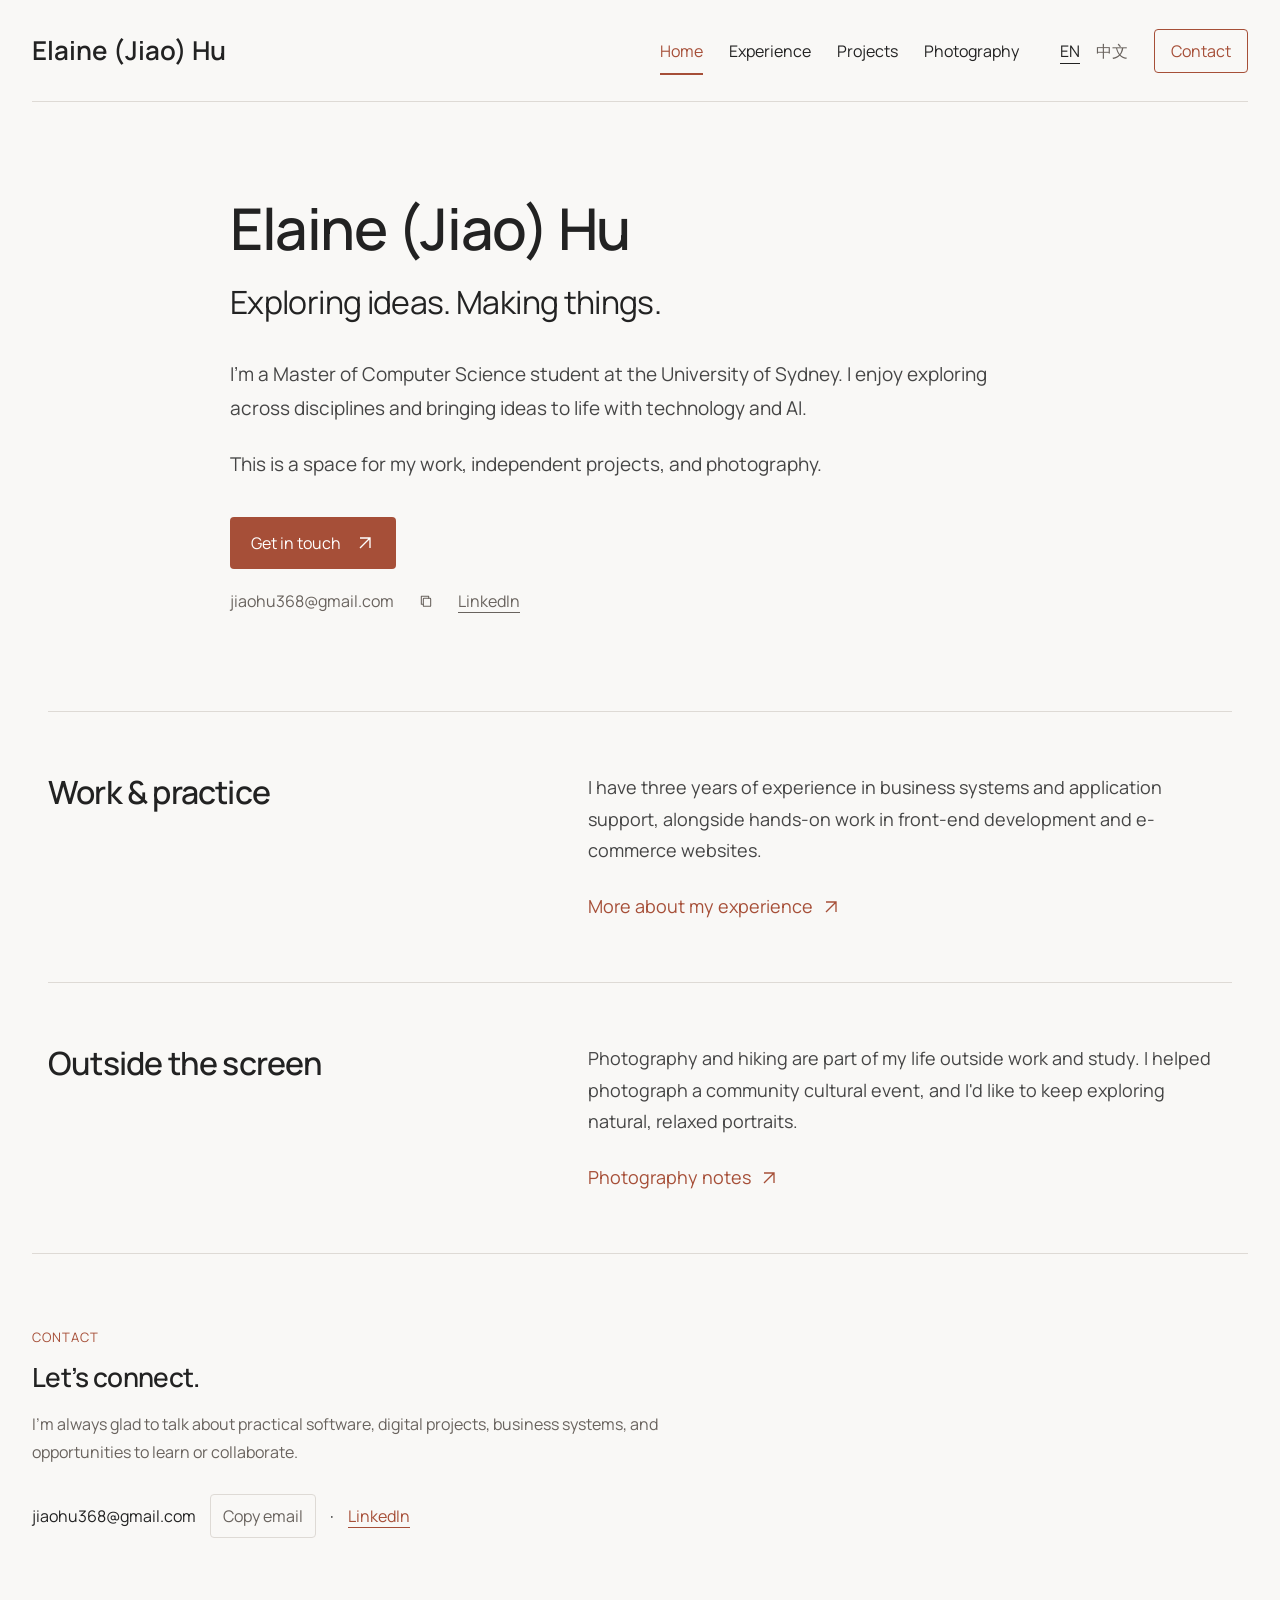
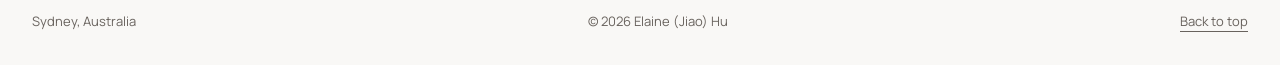
==== commit 74b92d77: "Fix homepage copy icon rendering" ====
--- a/index.html
+++ b/index.html
@@ -73,8 +73,8 @@
           <a class="contact-button" href="#contact"><span data-i18n="contactLabel">Get in touch</span><svg viewBox="0 0 24 24" aria-hidden="true"><path d="M6 18 18 6M6 6h12v12"/></svg></a>
           <div class="contact-details">
             <a class="plain-email" href="mailto:jiaohu368@gmail.com">jiaohu368@gmail.com</a>
-            <button class="copy-email hero-copy-email" type="button" aria-label="Copy email" data-copy-compact="true">
-              <svg class="copy-symbol" viewBox="0 0 24 24" aria-hidden="true"><rect x="8" y="8" width="11" height="12" rx="1"/><path d="M16 8V5H5v12h3"/></svg>
+            <button class="copy-email hero-copy-email" type="button" aria-label="Copy email" title="Copy email" data-copy-compact="true">
+              <svg class="copy-symbol" width="16" height="16" viewBox="0 0 24 24" fill="none" stroke="currentColor" aria-hidden="true"><rect x="8" y="8" width="11" height="12" rx="1"/><path d="M16 8V5H5v12h3"/></svg>
               <span class="copy-check" aria-hidden="true">✓</span>
             </button>
             <a class="linkedin-link" href="https://www.linkedin.com/in/elaine-hu-07b7482a6/" target="_blank" rel="noopener noreferrer" data-i18n="linkedinLabel">LinkedIn</a>
--- a/site.css
+++ b/site.css
@@ -54,9 +54,9 @@
 .contact-row { display: flex; flex-direction: column; align-items: flex-start; gap: 18px; margin-top: 36px; }
 .contact-details { display: flex; align-items: center; flex-wrap: wrap; gap: 18px; color: var(--muted); font-size: 16px; }
 .contact-details .plain-email,.contact-details .linkedin-link { color: inherit; }
-.hero-copy-email { display: inline-flex; align-items: center; justify-content: center; width: 28px; height: 28px; padding: 2px; border: 0; background: transparent; color: inherit; }
-.hero-copy-email:hover { color: var(--accent); }
-.copy-symbol { width: 18px; height: 18px; }
+.hero-copy-email { display: inline-flex; align-items: center; justify-content: center; width: 28px; height: 28px; padding: 6px; border: 0; background: transparent; color: inherit; }
+.hero-copy-email:hover { color: inherit; background: var(--soft); }
+.copy-symbol { display: block; width: 16px; height: 16px; fill: none; stroke: currentColor; stroke-width: 1.6; stroke-linecap: round; stroke-linejoin: round; }
 .copy-check { display: none; font-size: 18px; line-height: 1; }
 .hero-copy-email.is-copied .copy-symbol { display: none; }
 .hero-copy-email.is-copied .copy-check { display: inline; color: var(--accent); }
@@ -72,6 +72,8 @@
 .contact-footer-links { display: flex; align-items: center; flex-wrap: wrap; gap: 14px; margin-top: 28px; }
 .copy-email { border: 1px solid var(--line); background: transparent; padding: 7px 12px; color: var(--muted); border-radius: 4px; }
 .copy-email:hover { color: var(--accent); border-color: var(--accent); }
+.copy-email.hero-copy-email { width: 28px; height: 28px; padding: 6px; border: 0; border-radius: 4px; color: inherit; background: transparent; }
+.copy-email.hero-copy-email:hover { color: inherit; border: 0; background: var(--soft); }
 .linkedin-link { color: var(--accent); }
 .contact-footer-meta { display: flex; align-items: center; justify-content: space-between; gap: 20px; margin-top: 72px; color: var(--muted); font-size: 13px; }
 .contact-footer-meta a { color: inherit; }
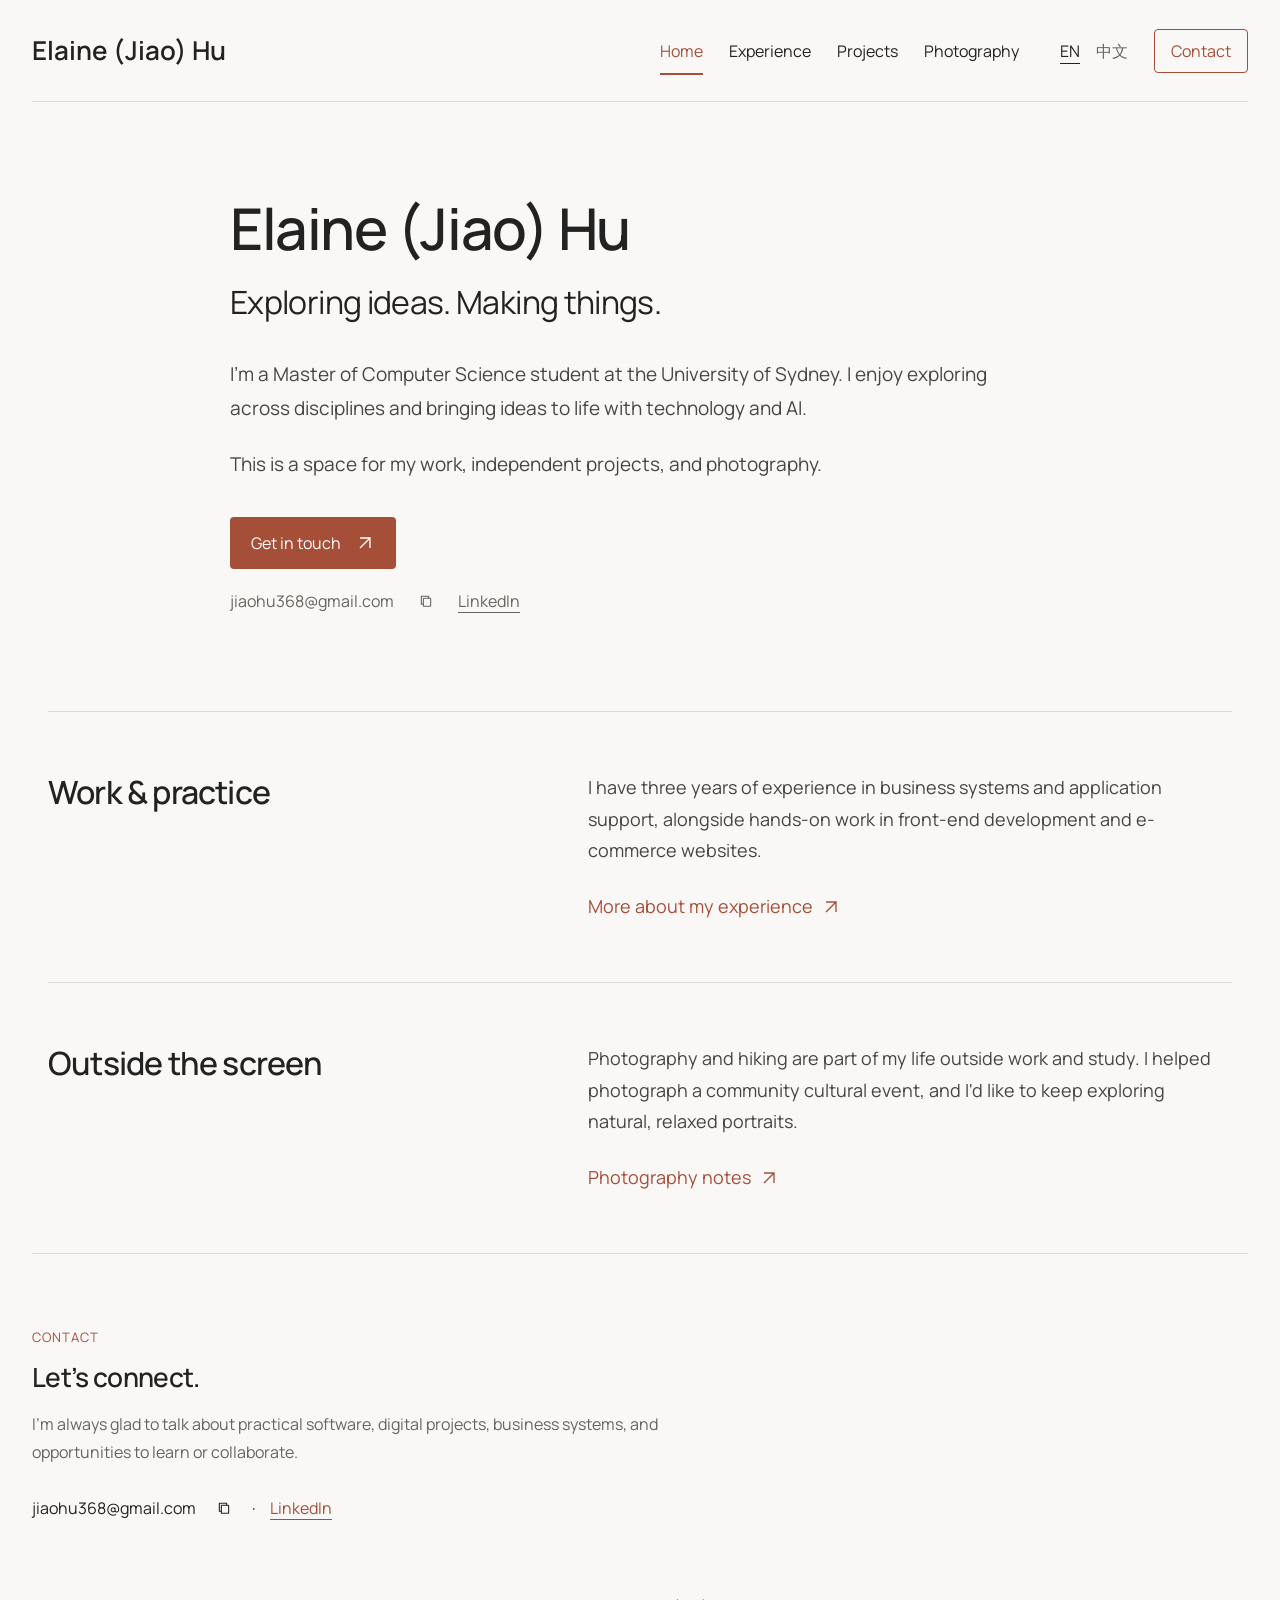
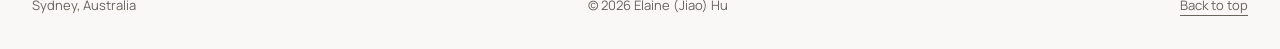
==== commit 746d02c3: "Use compact copy icons in contact footer" ====
--- a/index.html
+++ b/index.html
@@ -107,7 +107,7 @@
         <p class="contact-footer-body" data-i18n="contactBody">I’m always glad to talk about practical software, digital projects, business systems, and opportunities to learn or collaborate.</p>
         <div class="contact-footer-links">
           <a class="plain-email" href="mailto:jiaohu368@gmail.com">jiaohu368@gmail.com</a>
-          <button class="copy-email" type="button"><span data-i18n="copyEmail">Copy email</span></button>
+          <button class="copy-email hero-copy-email" type="button" aria-label="Copy email" title="Copy email" data-copy-compact="true"><svg class="copy-symbol" width="16" height="16" viewBox="0 0 24 24" fill="none" stroke="currentColor" aria-hidden="true"><rect x="8" y="8" width="11" height="12" rx="1"/><path d="M16 8V5H5v12h3"/></svg><span class="copy-check" aria-hidden="true">✓</span></button>
           <span aria-hidden="true">·</span>
           <a class="linkedin-link" href="https://www.linkedin.com/in/elaine-hu-07b7482a6/" target="_blank" rel="noopener noreferrer" data-i18n="linkedinLabel">LinkedIn</a>
         </div>
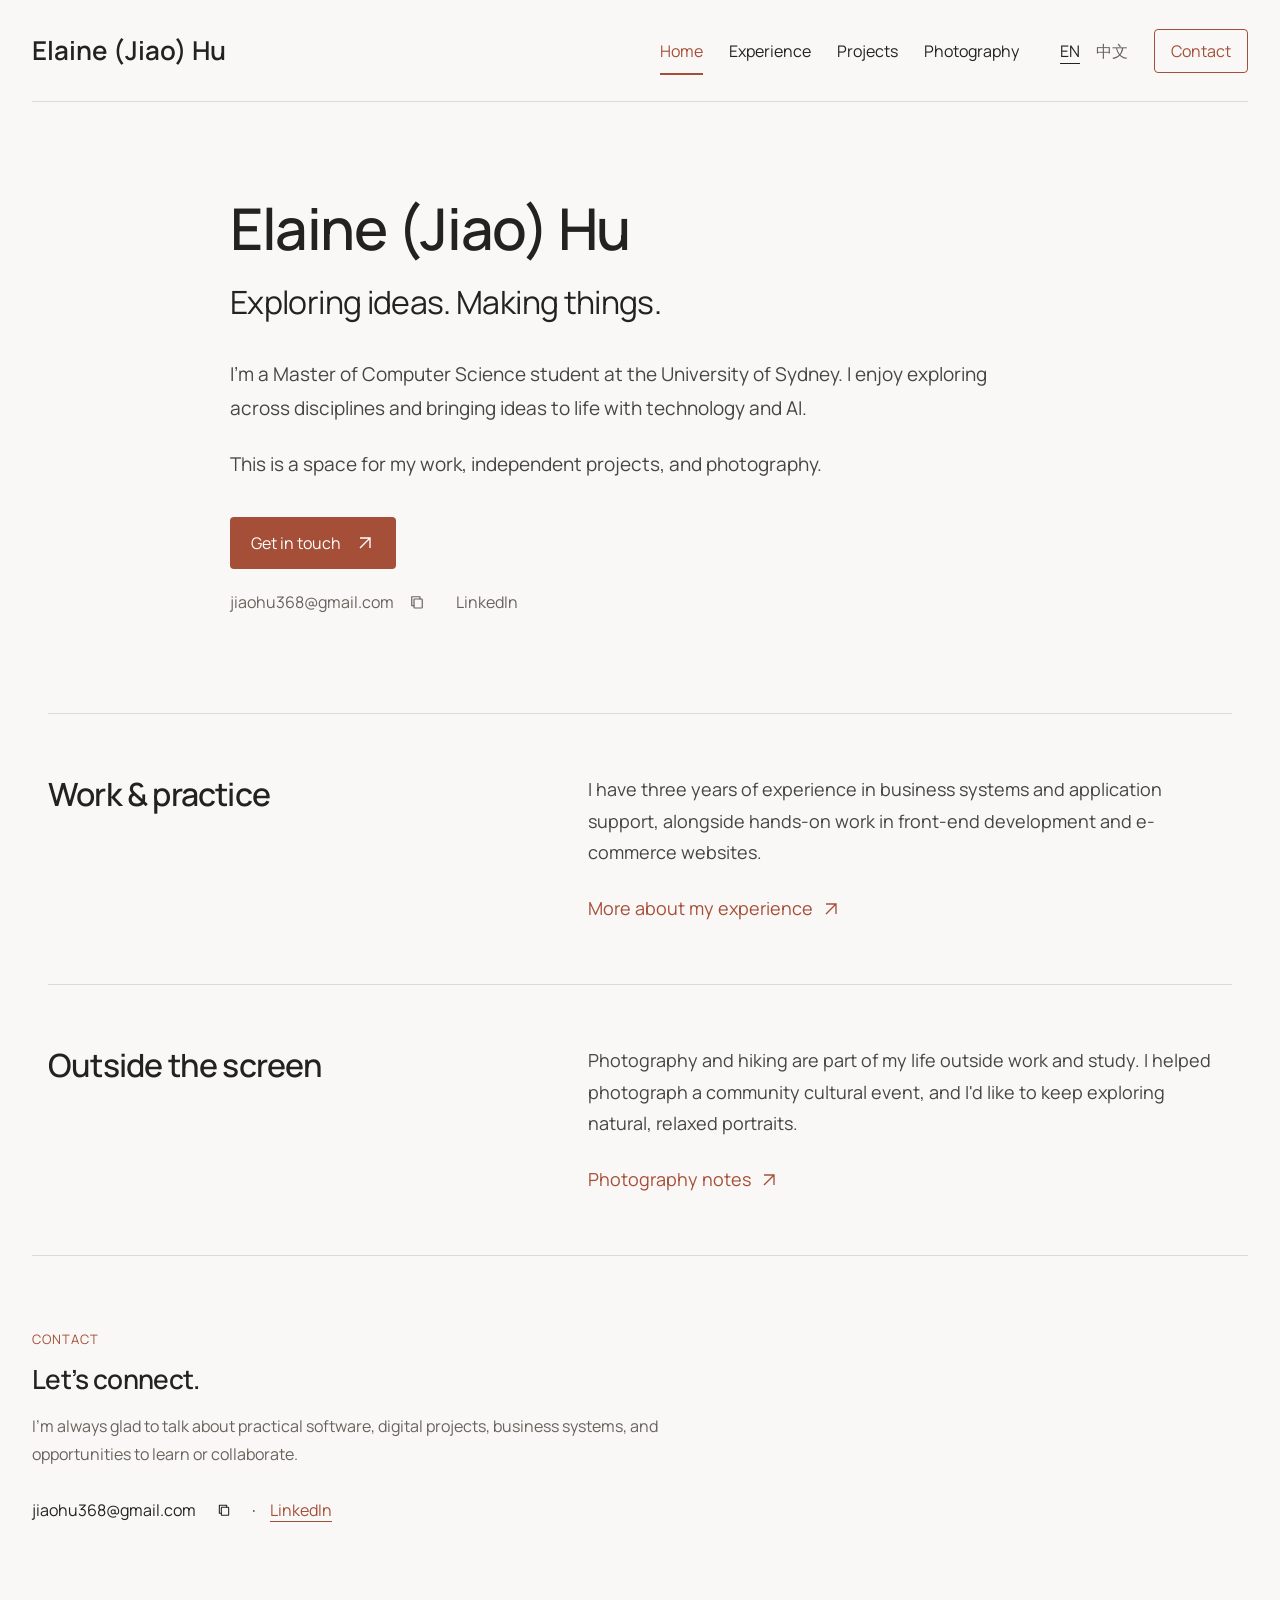
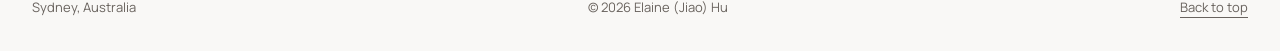
==== commit b70a499c: "Tune homepage contact spacing and external link" ====
--- a/index.html
+++ b/index.html
@@ -72,12 +72,14 @@
         <div class="contact-row">
           <a class="contact-button" href="#contact"><span data-i18n="contactLabel">Get in touch</span><svg viewBox="0 0 24 24" aria-hidden="true"><path d="M6 18 18 6M6 6h12v12"/></svg></a>
           <div class="contact-details">
-            <a class="plain-email" href="mailto:jiaohu368@gmail.com">jiaohu368@gmail.com</a>
-            <button class="copy-email hero-copy-email" type="button" aria-label="Copy email" title="Copy email" data-copy-compact="true">
-              <svg class="copy-symbol" width="16" height="16" viewBox="0 0 24 24" fill="none" stroke="currentColor" aria-hidden="true"><rect x="8" y="8" width="11" height="12" rx="1"/><path d="M16 8V5H5v12h3"/></svg>
-              <span class="copy-check" aria-hidden="true">✓</span>
-            </button>
-            <a class="linkedin-link" href="https://www.linkedin.com/in/elaine-hu-07b7482a6/" target="_blank" rel="noopener noreferrer" data-i18n="linkedinLabel">LinkedIn</a>
+            <span class="email-copy-group">
+              <a class="plain-email" href="mailto:jiaohu368@gmail.com">jiaohu368@gmail.com</a>
+              <button class="copy-email hero-copy-email" type="button" aria-label="Copy email" title="Copy email" data-copy-compact="true">
+                <svg class="copy-symbol" width="16" height="16" viewBox="0 0 24 24" fill="none" stroke="currentColor" aria-hidden="true"><rect x="8" y="8" width="11" height="12" rx="1"/><path d="M16 8V5H5v12h3"/></svg>
+                <span class="copy-check" aria-hidden="true">✓</span>
+              </button>
+            </span>
+            <a class="linkedin-link" href="https://www.linkedin.com/in/elaine-hu-07b7482a6/" target="_blank" rel="noopener noreferrer" data-i18n="linkedinLabel">LinkedIn <svg class="external-mark" viewBox="0 0 24 24" fill="none" stroke="currentColor" aria-hidden="true"><path d="M7 17 17 7M7 7h10v10"/></svg></a>
           </div>
         </div>
       </section>
--- a/site.css
+++ b/site.css
@@ -52,14 +52,20 @@
 .intro-copy { margin-top: 32px; font-size: 19px; line-height: 1.8; max-width: 68ch; }
 .intro-copy p + p { margin-top: 22px; }
 .contact-row { display: flex; flex-direction: column; align-items: flex-start; gap: 18px; margin-top: 36px; }
-.contact-details { display: flex; align-items: center; flex-wrap: wrap; gap: 18px; color: var(--muted); font-size: 16px; }
+.contact-details { display: flex; align-items: center; flex-wrap: wrap; gap: 24px; color: var(--muted); font-size: 16px; }
+.email-copy-group { display: inline-flex; align-items: center; gap: 8px; }
 .contact-details .plain-email,.contact-details .linkedin-link { color: inherit; }
 .hero-copy-email { display: inline-flex; align-items: center; justify-content: center; width: 28px; height: 28px; padding: 6px; border: 0; background: transparent; color: inherit; }
 .hero-copy-email:hover { color: inherit; background: var(--soft); }
 .copy-symbol { display: block; width: 16px; height: 16px; fill: none; stroke: currentColor; stroke-width: 1.6; stroke-linecap: round; stroke-linejoin: round; }
+.page-home .contact-row .copy-symbol { width: 18px; height: 18px; }
+.page-home .contact-row .hero-copy-email { width: 30px; height: 30px; }
 .copy-check { display: none; font-size: 18px; line-height: 1; }
 .hero-copy-email.is-copied .copy-symbol { display: none; }
 .hero-copy-email.is-copied .copy-check { display: inline; color: var(--accent); }
+.contact-details .linkedin-link { display: inline-flex; align-items: center; gap: 5px; color: inherit; text-decoration: none; }
+.contact-details .linkedin-link:hover { text-decoration: underline; }
+.external-mark { width: 15px; height: 15px; stroke-width: 1.6; }
 .contact-button { display: inline-flex; align-items: center; justify-content: center; gap: 14px; padding: 12px 21px; border-radius: 4px; background: var(--accent); color: white; text-decoration: none; transition: background 180ms,transform 220ms var(--ease); }
 .contact-button:hover { background: #853d2b; transform: translateY(-2px); }
 .plain-email { text-decoration: none; overflow-wrap: anywhere; }
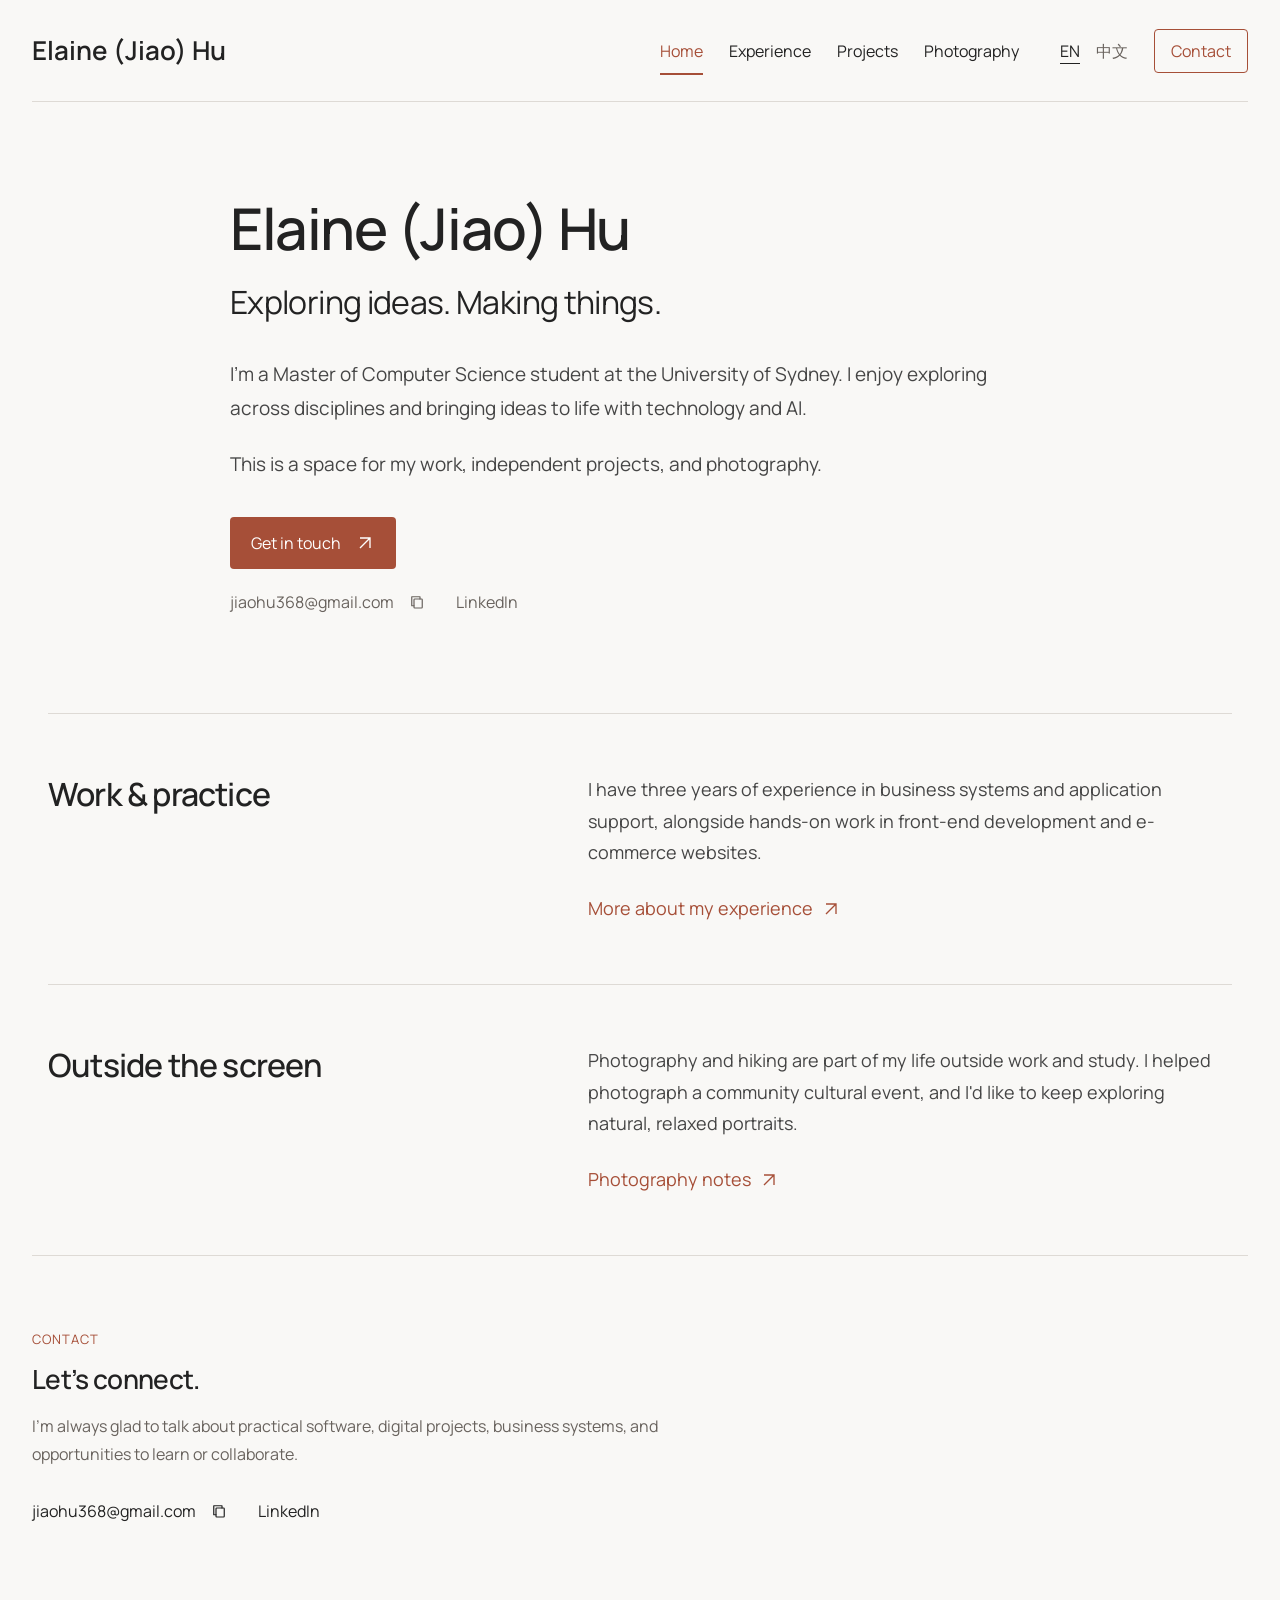
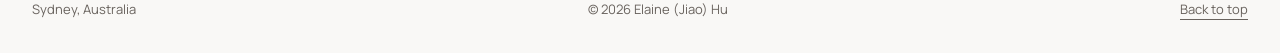
==== commit 0dbc26d8: "Match contact footer icon styling" ====
--- a/index.html
+++ b/index.html
@@ -108,10 +108,8 @@
         <h2 id="contact-title" data-i18n="contactTitle">Let’s connect.</h2>
         <p class="contact-footer-body" data-i18n="contactBody">I’m always glad to talk about practical software, digital projects, business systems, and opportunities to learn or collaborate.</p>
         <div class="contact-footer-links">
-          <a class="plain-email" href="mailto:jiaohu368@gmail.com">jiaohu368@gmail.com</a>
-          <button class="copy-email hero-copy-email" type="button" aria-label="Copy email" title="Copy email" data-copy-compact="true"><svg class="copy-symbol" width="16" height="16" viewBox="0 0 24 24" fill="none" stroke="currentColor" aria-hidden="true"><rect x="8" y="8" width="11" height="12" rx="1"/><path d="M16 8V5H5v12h3"/></svg><span class="copy-check" aria-hidden="true">✓</span></button>
-          <span aria-hidden="true">·</span>
-          <a class="linkedin-link" href="https://www.linkedin.com/in/elaine-hu-07b7482a6/" target="_blank" rel="noopener noreferrer" data-i18n="linkedinLabel">LinkedIn</a>
+          <span class="email-copy-group"><a class="plain-email" href="mailto:jiaohu368@gmail.com">jiaohu368@gmail.com</a><button class="copy-email hero-copy-email" type="button" aria-label="Copy email" title="Copy email" data-copy-compact="true"><svg class="copy-symbol" width="16" height="16" viewBox="0 0 24 24" fill="none" stroke="currentColor" aria-hidden="true"><rect x="8" y="8" width="11" height="12" rx="1"/><path d="M16 8V5H5v12h3"/></svg><span class="copy-check" aria-hidden="true">✓</span></button></span>
+          <a class="linkedin-link" href="https://www.linkedin.com/in/elaine-hu-07b7482a6/" target="_blank" rel="noopener noreferrer" data-i18n="linkedinLabel">LinkedIn <svg class="external-mark" viewBox="0 0 24 24" fill="none" stroke="currentColor" aria-hidden="true"><path d="M7 17 17 7M7 7h10v10"/></svg></a>
         </div>
       </div>
       <div class="contact-footer-meta">
--- a/site.css
+++ b/site.css
@@ -75,7 +75,12 @@
 .contact-eyebrow { color: var(--accent); font-size: 13px; letter-spacing: .08em; text-transform: uppercase; }
 .contact-footer h2 { margin-top: 12px; }
 .contact-footer-body { max-width: 65ch; color: var(--muted); margin-top: 16px; }
-.contact-footer-links { display: flex; align-items: center; flex-wrap: wrap; gap: 14px; margin-top: 28px; }
+.contact-footer-links { display: flex; align-items: center; flex-wrap: wrap; gap: 24px; margin-top: 28px; }
+.contact-footer .email-copy-group { gap: 8px; }
+.contact-footer .copy-symbol { width: 18px; height: 18px; }
+.contact-footer .copy-email.hero-copy-email { width: 30px; height: 30px; }
+.contact-footer .linkedin-link { display: inline-flex; align-items: center; gap: 5px; color: inherit; text-decoration: none; }
+.contact-footer .linkedin-link:hover { text-decoration: underline; }
 .copy-email { border: 1px solid var(--line); background: transparent; padding: 7px 12px; color: var(--muted); border-radius: 4px; }
 .copy-email:hover { color: var(--accent); border-color: var(--accent); }
 .copy-email.hero-copy-email { width: 28px; height: 28px; padding: 6px; border: 0; border-radius: 4px; color: inherit; background: transparent; }
